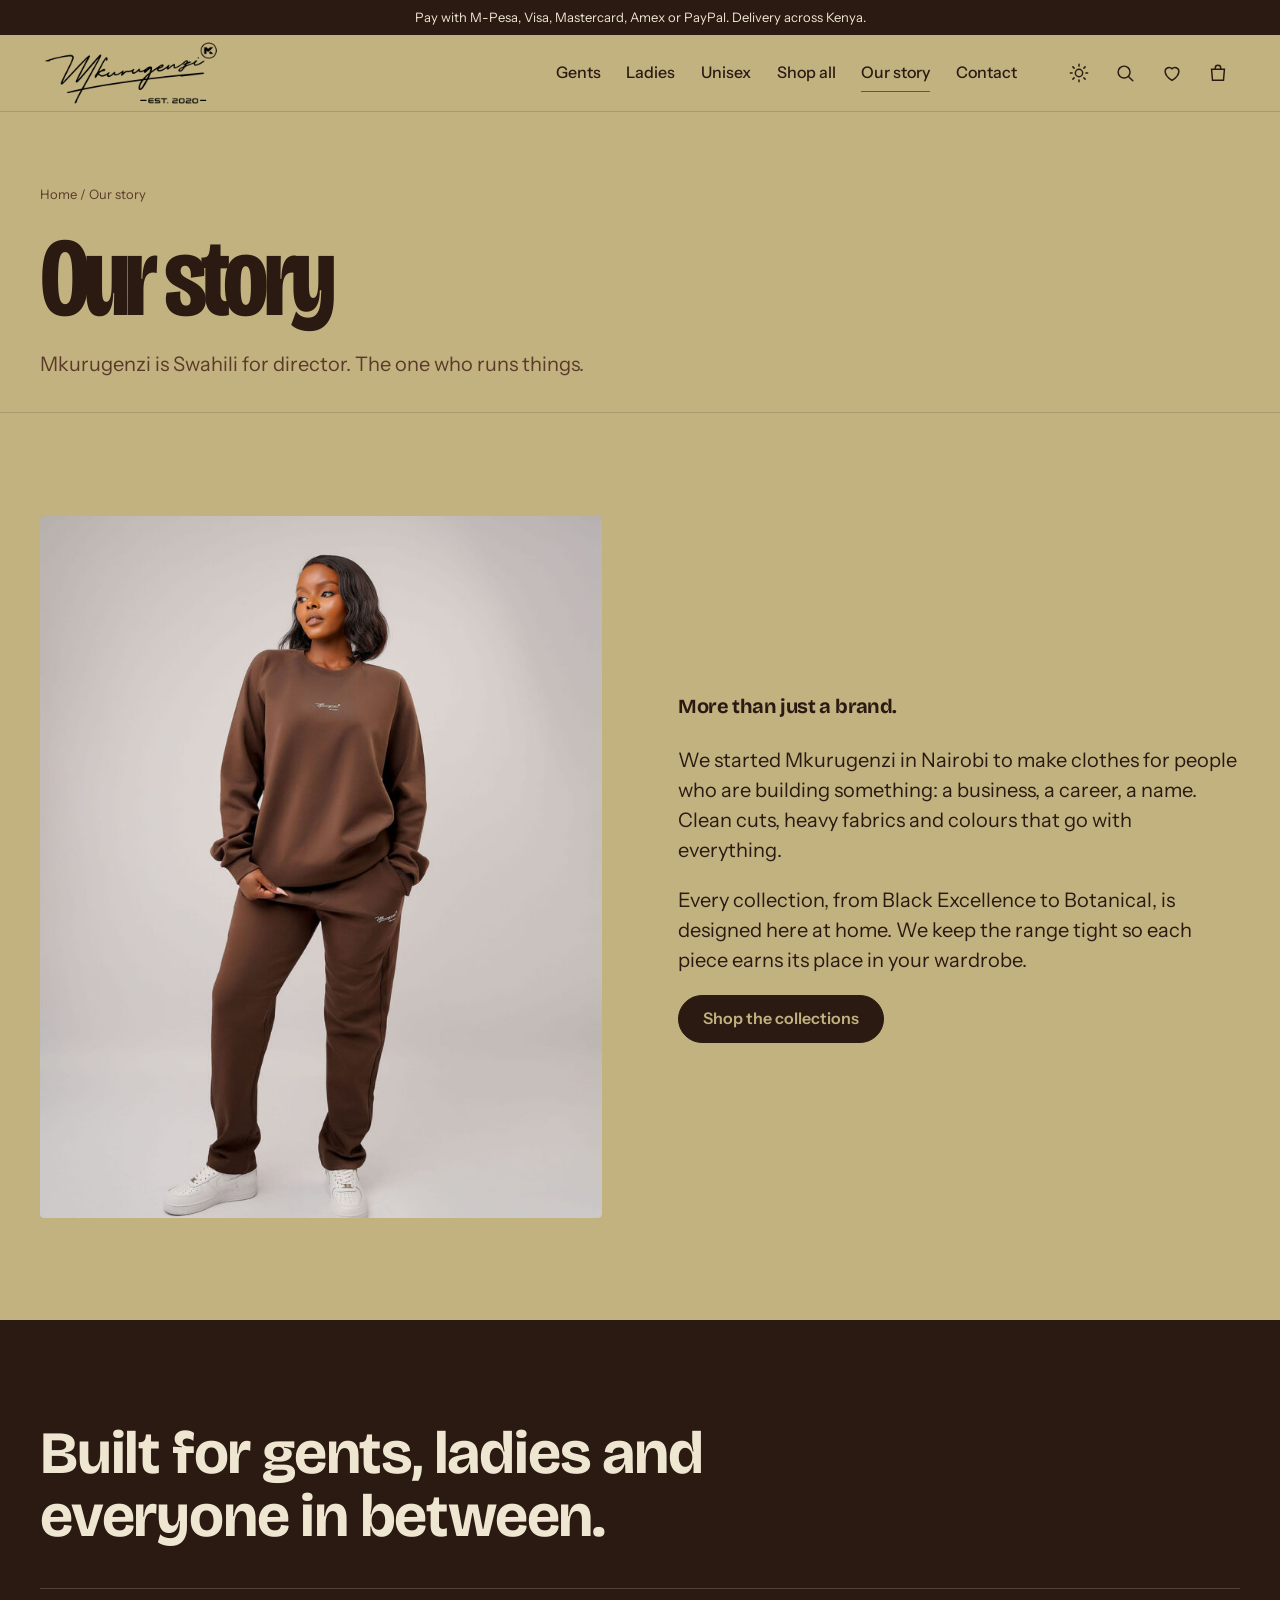
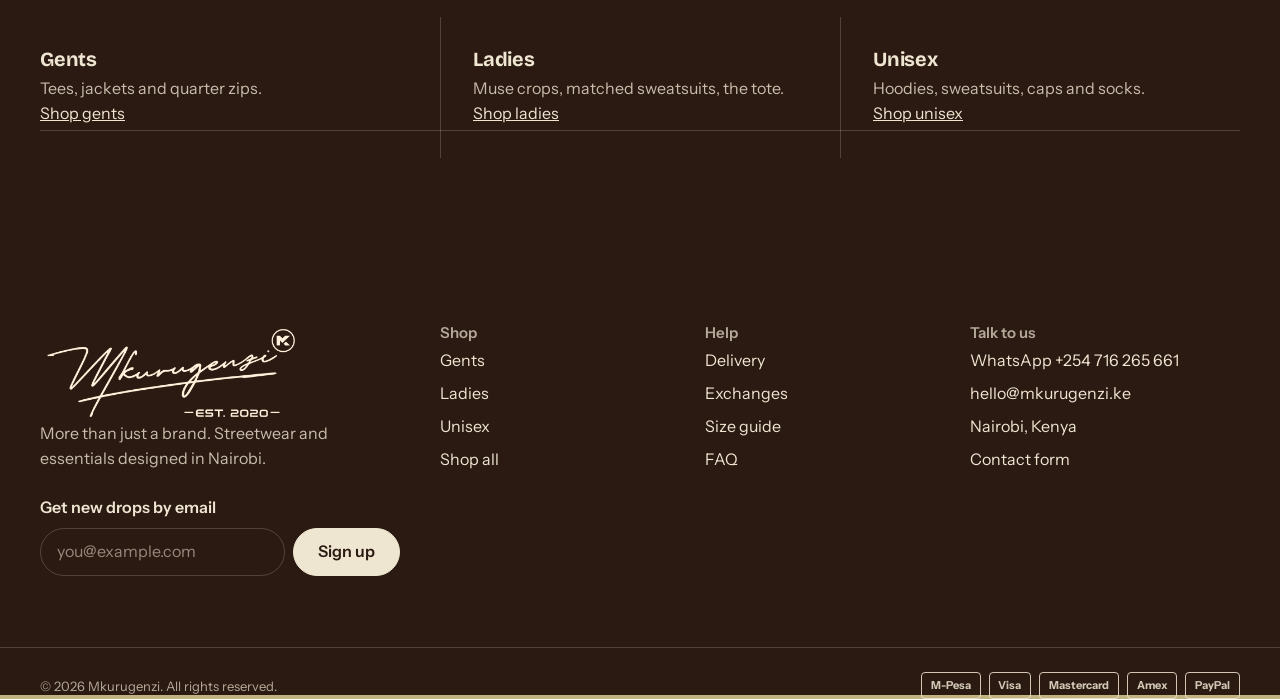
==== about.html @ 59874040 "The new polished files for Mkurugenzi site" ====
<!DOCTYPE html>
<html lang="en">
<head>
  <meta charset="utf-8">
  <meta name="viewport" content="width=device-width, initial-scale=1">
  <title>Our story | Mkurugenzi</title>
  <link rel="preconnect" href="https://fonts.googleapis.com">
  <link rel="preconnect" href="https://fonts.gstatic.com" crossorigin>
  <link href="https://fonts.googleapis.com/css2?family=Bricolage+Grotesque:opsz,wdth,wght@12..96,75..100,400..800&family=Instrument+Sans:wght@400..700&family=Bebas+Neue&display=swap" rel="stylesheet">
  <link rel="stylesheet" href="css/styles.css">
  <script>
    // Apply saved theme (or the system setting) before the page paints
    try { const t = localStorage.getItem("mk_theme"); document.documentElement.dataset.theme = t ? JSON.parse(t) : (matchMedia("(prefers-color-scheme: dark)").matches ? "dark" : "light"); } catch (e) {}
  </script>
</head>
<body data-page="about">
<main>
  <header class="page-head"><div class="wrap"><div class="crumbs"><a href="index.html">Home</a> / Our story</div><h1>Our story</h1><p>Mkurugenzi is Swahili for director. The one who runs things.</p></div></header>
  <section class="section"><div class="wrap story">
    <div id="story-img"></div>
    <div>
      <p class="manifesto">More than just a brand.</p>
      <p style="margin-top:1.5rem">We started Mkurugenzi in Nairobi to make clothes for people who are building something: a business, a career, a name. Clean cuts, heavy fabrics and colours that go with everything.</p>
      <p>Every collection, from Black Excellence to Botanical, is designed here at home. We keep the range tight so each piece earns its place in your wardrobe.</p>
      <a class="btn" href="shop.html">Shop the collections</a>
    </div>
  </div></section>
  <section class="dark section"><div class="wrap">
    <h2 style="font-size:var(--step-4);max-width:18ch">Built for gents, ladies and everyone in between.</h2>
    <div class="services" style="border-color:var(--line-light);margin-top:2.5rem">
      <div><h3>Gents</h3><p style="color:inherit;opacity:.8">Tees, jackets and quarter zips.</p><a href="shop.html#gents">Shop gents</a></div>
      <div style="border-color:var(--line-light)"><h3>Ladies</h3><p style="color:inherit;opacity:.8">Muse crops, matched sweatsuits, the tote.</p><a href="shop.html#ladies">Shop ladies</a></div>
      <div style="border-color:var(--line-light)"><h3>Unisex</h3><p style="color:inherit;opacity:.8">Hoodies, sweatsuits, caps and socks.</p><a href="shop.html#unisex">Shop unisex</a></div>
    </div>
  </div></section>
</main>
<script src="js/data.js"></script>
<script src="js/app.js"></script>
<script>$("#story-img").innerHTML = productMedia(getProduct("sweatsuit-coffee-brown"));</script>
</body>
</html>
---- css/styles.css ----
/* =========================================================
   Mkurugenzi — styles
   Palette: dark brown + ecru, with a brass accent.
   Dark mode: <html data-theme="dark"> swaps the base tokens; dark
   sections (hero, footer, etc.) re-declare them so they stay dark.
   ========================================================= */
:root {
  --espresso: #2b1a12;   /* dark brown — primary */
  --walnut: #4a2e20;     /* dark brown, lifted */
  --bark: #5a3b2a;       /* muted text on ecru */
  --ecru: #c2b280;       /* base — true ecru */
  --ecru-deep: #b3a06b;  /* panels, image tiles */
  --linen: #d6c9a5;      /* lightest surface (light ecru) */
  --line: rgba(43, 26, 18, 0.16);
  --line-light: rgba(239, 230, 210, 0.2);
  --brass: #c8963e;      /* accent — reads on both ecru and dark brown */
  --brass-soft: #dcb36a;
  --brass-ink: #7d5418;  /* brass dark enough for text on ecru */
  --brass-line: #7d5418; /* underlines, borders and rings on ecru (brass alone is too faint) */
  --focus-ring: #2b1a12; /* keyboard focus outline on ecru */
  --field-line: rgba(43, 26, 18, 0.3);
  --hover-tint: rgba(43, 26, 18, 0.08);
  --error: var(--error);
  --logo-filter: none;
  --logo-filter-inverse: invert(94%) sepia(12%) saturate(420%) hue-rotate(338deg);
  color-scheme: light;

  --display: "Bricolage Grotesque", "Arial Narrow", sans-serif;
  --poster: "Bebas Neue", "Arial Narrow", sans-serif; /* original site headline face */
  --body: "Instrument Sans", system-ui, sans-serif;

  --step--1: 0.8125rem;
  --step-0: 1rem;
  --step-1: 1.25rem;
  --step-2: 1.625rem;
  --step-3: 2.25rem;
  --step-4: clamp(2.5rem, 5vw, 3.75rem);
  --step-5: clamp(4.5rem, 17vw, 15rem);

  --wrap: 1320px;
  --gutter: clamp(1rem, 4vw, 2.5rem);
  --ease: cubic-bezier(.2, .7, .2, 1);
}

[data-theme="dark"] {
  --espresso: #efe6d2;   /* ink */
  --walnut: #dcb36a;
  --bark: #bba889;
  --ecru: #1a110c;       /* page */
  --ecru-deep: #2e1f16;  /* tiles */
  --linen: #24170f;      /* surfaces */
  --line: rgba(239, 230, 210, 0.14);
  --field-line: rgba(239, 230, 210, 0.28);
  --hover-tint: rgba(239, 230, 210, 0.08);
  --brass-ink: #dcb36a;
  --brass-line: #c8963e;
  --focus-ring: #c8963e;
  --error: #f0a08a;
  --logo-filter: var(--logo-filter-inverse);
  color-scheme: dark;
}
/* Sections that are always dark keep the original palette in both themes */
.dark, .site-footer, .announce, .mobile-nav__panel, .toast, .slideshow {
  --espresso: #2b1a12; --walnut: #4a2e20; --bark: #6e4b36;
  --ecru: #efe6d2; --ecru-deep: #e2d4b7; --linen: #f8f3e8;
  --hover-tint: rgba(239, 230, 210, 0.1);
  --logo-filter: var(--logo-filter-inverse);
  --brass-line: #c8963e;
  --focus-ring: #c8963e;
}
[data-theme="dark"] .dark, [data-theme="dark"] .site-footer, [data-theme="dark"] .announce, [data-theme="dark"] .mobile-nav__panel { --espresso: #120b07; }
/* Primary buttons turn brass in dark mode */
[data-theme="dark"] .btn:not(.btn--ghost):not(.btn--light):not(.btn--outline-light) { background: var(--brass); border-color: var(--brass); color: #1a110c; }
[data-theme="dark"] .btn:not(.btn--ghost):not(.btn--light):not(.btn--outline-light):hover { background: var(--brass-soft); border-color: var(--brass-soft); }
[data-theme="dark"] .btn--ghost:hover { color: #1a110c; }

*, *::before, *::after { box-sizing: border-box; }
html { -webkit-text-size-adjust: 100%; scroll-behavior: smooth; }
body {
  margin: 0; background: var(--ecru); color: var(--espresso); transition: background-color .3s, color .3s;
  font: 400 var(--step-0)/1.55 var(--body);
  -webkit-font-smoothing: antialiased;
}
body.locked { overflow: hidden; }
img { display: block; max-width: 100%; }
a { color: inherit; }
button, input, select, textarea { font: inherit; color: inherit; }
h1, h2, h3, h4 { font-family: var(--display); font-weight: 700; line-height: 1.05; margin: 0 0 .5em; letter-spacing: -0.02em; }
h1 { font-size: var(--step-4); }
h2 { font-size: var(--step-3); }
h3 { font-size: var(--step-1); letter-spacing: -0.01em; }
p { margin: 0 0 1em; max-width: 68ch; }
:focus-visible { outline: 2px solid var(--focus-ring); outline-offset: 3px; }
.sr-only { position: absolute; width: 1px; height: 1px; overflow: hidden; clip: rect(0 0 0 0); white-space: nowrap; }
.wrap { max-width: var(--wrap); margin: 0 auto; padding: 0 var(--gutter); }
.muted { color: var(--bark); }
.small { font-size: var(--step--1); }
.row-between { display: flex; justify-content: space-between; align-items: baseline; gap: 1rem; }
[hidden] { display: none !important; }

/* ---------- Buttons ---------- */
.btn {
  display: inline-flex; align-items: center; justify-content: center; gap: .5rem;
  min-height: 48px; padding: 0 1.5rem; border: 1.5px solid var(--espresso);
  background: var(--espresso); color: var(--ecru); border-radius: 999px;
  font-weight: 600; text-decoration: none; cursor: pointer;
  transition: background .2s, color .2s;
}
.btn:hover { background: var(--walnut); border-color: var(--walnut); }
.btn--ghost { background: transparent; color: var(--espresso); }
.btn--ghost:hover { background: var(--espresso); color: var(--ecru); }
.btn--light { background: var(--ecru); color: var(--espresso); border-color: var(--ecru); }
.btn--light:hover { background: var(--linen); border-color: var(--linen); }
.btn--outline-light { background: transparent; color: var(--ecru); border-color: var(--ecru); }
.btn--outline-light:hover { background: var(--ecru); color: var(--espresso); }
.btn--block { width: 100%; }
.btn[disabled] { opacity: .45; cursor: not-allowed; }
.btn svg { width: 20px; height: 20px; fill: none; stroke: currentColor; stroke-width: 1.6; }
.link-btn { background: none; border: 0; padding: 0; text-decoration: underline; text-underline-offset: 3px; cursor: pointer; font-size: var(--step--1); color: var(--bark); }
.icon-btn {
  position: relative; display: inline-grid; place-items: center; width: 44px; height: 44px;
  background: none; border: 0; border-radius: 50%; cursor: pointer; color: inherit;
}
.icon-btn:hover { background: var(--hover-tint); }
.icon-btn svg { width: 22px; height: 22px; fill: none; stroke: currentColor; stroke-width: 1.6; stroke-linecap: round; }
.badge {
  position: absolute; top: 4px; right: 2px; min-width: 18px; height: 18px; padding: 0 5px;
  border-radius: 9px; background: var(--brass); color: #1a110c;
  font-size: 11px; font-weight: 700; line-height: 18px; text-align: center;
}

/* ---------- Header ---------- */
.site-header { position: sticky; top: 0; z-index: 40; background: var(--ecru); border-bottom: 1px solid var(--line); }
.announce { background: var(--espresso); color: var(--ecru); text-align: center; font-size: var(--step--1); padding: .45rem var(--gutter); }
.bar { display: flex; align-items: center; gap: 1.5rem; height: 68px; }
.wordmark { font-family: var(--display); font-weight: 800; font-size: 1.6rem; letter-spacing: -0.04em; text-decoration: none; }
/* Original signature logo. The source PNG is square with the mark centred,
   so it's cropped to the mark with a wide box. */
.logo-mark { display: block; position: relative; width: var(--logo-w, 168px); aspect-ratio: 2.7; overflow: hidden; flex-shrink: 0; }
.logo-mark img { position: absolute; width: 110%; max-width: none; left: -4.6%; top: 50%; transform: translateY(-50%); filter: var(--logo-filter); }
.logo-mark .wordmark { position: absolute; inset: 0; display: grid; align-items: center; font-size: calc(var(--logo-w, 168px) * .14); white-space: nowrap; }
.logo-mark img + .wordmark { display: none; }
.logo-mark--lg { --logo-w: 260px; }
.main-nav { display: flex; gap: 1.6rem; margin-left: auto; }
.main-nav a { text-decoration: none; font-weight: 500; padding: .4rem 0; border-bottom: 1.5px solid transparent; }
.main-nav a:hover { border-color: var(--espresso); }
.main-nav a[aria-current] { border-color: var(--brass-line); }
.tools { display: flex; gap: .15rem; margin-left: 1rem; }
.menu-btn { display: none; }
@media (max-width: 960px) {
  .main-nav { display: none; }
  .menu-btn { display: inline-grid; margin-left: -10px; }
  .bar { gap: .5rem; }
  .tools { margin-left: auto; }
}
.mobile-nav { position: fixed; inset: 0; z-index: 60; background: rgba(43, 26, 18, .5); }
.mobile-nav__panel {
  background: var(--espresso); color: var(--ecru); width: min(360px, 88vw); height: 100%;
  padding: 1rem 1.5rem 2rem; display: flex; flex-direction: column; gap: 1.5rem;
}
.mobile-nav nav { display: flex; flex-direction: column; }
.mobile-nav nav a { font-family: var(--display); font-size: 1.9rem; font-weight: 700; text-decoration: none; padding: .35rem 0; border-bottom: 1px solid var(--line-light); }
.mobile-nav .btn { margin-top: auto; }

/* ---------- Product media & card ---------- */
.media { position: relative; aspect-ratio: 4 / 5; background: var(--ecru-deep); overflow: hidden; border-radius: 4px; }
.media .ph { position: absolute; inset: 12% 14%; width: 72%; height: 76%; }
.media img { position: absolute; inset: 0; width: 100%; height: 100%; object-fit: cover; }
.card { position: relative; display: flex; flex-direction: column; }
.card__link { display: block; position: relative; text-decoration: none; }
.card__link .media img { transition: transform .6s var(--ease); }
.card:hover .card__link .media img { transform: scale(1.03); }
.tag { position: absolute; top: .75rem; left: .75rem; background: var(--brass); color: #1a110c; font-size: var(--step--1); font-weight: 600; padding: .15rem .6rem; border-radius: 999px; }
.wish { position: absolute; top: .5rem; right: .5rem; width: 40px; height: 40px; border-radius: 50%; border: 0; background: var(--linen); display: grid; place-items: center; cursor: pointer; }
.wish svg { width: 20px; height: 20px; fill: none; stroke: var(--espresso); stroke-width: 1.6; }
.wish[aria-pressed="true"] svg { fill: var(--espresso); }
.card__meta { display: flex; flex-direction: column; gap: .15rem; padding: .75rem 0 .5rem; }
.card__name { text-decoration: none; font-weight: 600; }
.card__name:hover { text-decoration: underline; text-underline-offset: 3px; }
.card__price { white-space: nowrap; font-variant-numeric: tabular-nums; }
.card__price s, .price s { color: var(--bark); margin-right: .35rem; font-weight: 400; }
.card__sizes { display: flex; flex-wrap: wrap; gap: .35rem; }
.card__sizes button {
  min-width: 40px; height: 32px; padding: 0 .6rem; border: 1px solid var(--line); background: transparent;
  border-radius: 999px; font-size: var(--step--1); cursor: pointer;
}
.card__sizes button:hover { background: var(--espresso); color: var(--ecru); border-color: var(--espresso); }
@media (hover: hover) {
  .card__sizes { opacity: 0; transition: opacity .2s; }
  .card:hover .card__sizes, .card:focus-within .card__sizes { opacity: 1; }
}
.grid { display: grid; gap: 2.25rem 1.25rem; grid-template-columns: repeat(auto-fill, minmax(230px, 1fr)); }
.grid--3 { grid-template-columns: repeat(3, 1fr); }
@media (max-width: 860px) { .grid--3 { grid-template-columns: 1fr 1fr; } }
@media (max-width: 560px) { .grid { grid-template-columns: 1fr 1fr; gap: 1.75rem .75rem; } .card__meta { flex-direction: column; gap: .1rem; } }

/* ---------- Home: hero ---------- */
.dark { background: var(--espresso); color: var(--ecru); }
.hero { padding: clamp(2rem, 5vw, 4rem) 0 0; overflow: hidden; }
.hero__intro { display: grid; grid-template-columns: 1fr auto; gap: 2rem; align-items: end; padding-top: 2rem; padding-bottom: 2.5rem; }
.hero__intro p { font-size: var(--step-1); line-height: 1.4; margin: 0; max-width: 34ch; }
.hero__intro .actions { display: flex; gap: .75rem; flex-wrap: wrap; }
@media (max-width: 720px) { .hero__intro { grid-template-columns: 1fr; } }

/* Category triptych: panels widen on hover/focus */
.triptych { display: flex; height: clamp(420px, 62vh, 640px); border-top: 1px solid var(--line-light); }
.panel {
  position: relative; flex: 1; display: flex; flex-direction: column; justify-content: flex-end;
  padding: 1.5rem var(--gutter); color: var(--ecru); text-decoration: none; overflow: hidden;
  border-right: 1px solid var(--line-light); transition: flex .6s var(--ease);
}
.panel:last-child { border-right: 0; }
.panel:hover, .panel:focus-visible { flex: 1.6; }
.panel__media { position: absolute; inset: 0; display: grid; grid-template-columns: 1fr 1fr; gap: 2px; opacity: .55; transition: opacity .4s; }
.panel:hover .panel__media { opacity: .8; }
.panel__media .media { aspect-ratio: auto; border-radius: 0; background: var(--walnut); }
.panel::after { content: ""; position: absolute; inset: 0; background: linear-gradient(to top, var(--espresso) 8%, transparent 60%); }
.panel > *:not(.panel__media):not(.panel__photo) { position: relative; z-index: 1; }
.panel h2 { font-size: clamp(2.2rem, 5vw, 4rem); margin: 0; }
.panel p { margin: .25rem 0 0; max-width: 30ch; }
.panel .count { font-size: var(--step--1); opacity: .8; }
@media (max-width: 720px) {
  .triptych { flex-direction: column; height: auto; }
  .panel { min-height: 220px; border-right: 0; border-bottom: 1px solid var(--line-light); }
  .panel:hover { flex: 1; }
}

/* ---------- Home: sections ---------- */
.section { padding: clamp(3.5rem, 8vw, 6.5rem) 0; }
.section-head { display: flex; justify-content: space-between; align-items: end; gap: 1rem; margin-bottom: 2rem; }
.section-head h2 { margin: 0; }
.section-head p { margin: .5rem 0 0; color: var(--bark); }
.rail { display: grid; grid-auto-flow: column; grid-auto-columns: minmax(240px, 22%); gap: 1.25rem; overflow-x: auto; scroll-snap-type: x mandatory; padding-bottom: 1rem; scrollbar-width: thin; }
.rail > * { scroll-snap-align: start; }
@media (max-width: 720px) { .rail { grid-auto-columns: 70%; } }
.rail-btns { display: flex; gap: .5rem; }
.rail-btns button { width: 44px; height: 44px; border-radius: 50%; border: 1.5px solid var(--espresso); background: transparent; cursor: pointer; font-size: 1.1rem; }
.rail-btns button:hover { background: var(--espresso); color: var(--ecru); }


/* Sweatsuit picker */
.picker { display: grid; grid-template-columns: 1.1fr 1fr; min-height: 640px; }
.picker__stage { position: relative; background: var(--walnut); }
.picker__stage .media { position: absolute; inset: 0; aspect-ratio: auto; border-radius: 0; background: var(--walnut); }
.picker__copy { padding: clamp(2rem, 6vw, 5rem); display: flex; flex-direction: column; justify-content: center; gap: 1rem; }
.picker__copy h2 { font-size: var(--step-4); }
.swatches { display: flex; gap: .75rem; flex-wrap: wrap; }
.swatch { display: flex; align-items: center; gap: .6rem; padding: .4rem 1rem .4rem .4rem; border-radius: 999px; border: 1px solid var(--line-light); background: transparent; color: var(--ecru); cursor: pointer; }
.swatch i { width: 28px; height: 28px; border-radius: 50%; border: 1px solid var(--line-light); }
.swatch[aria-pressed="true"] { background: var(--ecru); color: var(--espresso); }
.picker__price { font-family: var(--display); font-size: var(--step-2); font-weight: 600; }
@media (max-width: 860px) { .picker { grid-template-columns: 1fr; } .picker__stage { min-height: 460px; } }

/* Service strip */
.services { display: grid; grid-template-columns: repeat(3, 1fr); border-top: 1px solid var(--line); border-bottom: 1px solid var(--line); }
.services > div { padding: 2rem var(--gutter) 2rem 0; }
.services > div + div { border-left: 1px solid var(--line); padding-left: 2rem; }
.services h3 { margin-bottom: .35rem; }
.services p { margin: 0; color: var(--bark); }
@media (max-width: 760px) { .services { grid-template-columns: 1fr; } .services > div + div { border-left: 0; border-top: 1px solid var(--line); padding-left: 0; } }

/* ---------- Page header (inner pages) ---------- */
.page-head { padding: clamp(2.5rem, 6vw, 4.5rem) 0 2rem; border-bottom: 1px solid var(--line); }
.page-head h1 { font-size: clamp(3rem, 9vw, 7rem); letter-spacing: -0.05em; font-variation-settings: "wdth" 78; margin: 0; }
.page-head p { color: var(--bark); font-size: var(--step-1); margin: .75rem 0 0; }
.crumbs { font-size: var(--step--1); color: var(--bark); margin-bottom: 1rem; }
.crumbs a { text-decoration: none; }
.crumbs a:hover { text-decoration: underline; }

/* ---------- Shop ---------- */
.cat-tabs { display: flex; gap: .5rem; flex-wrap: wrap; margin-top: 1.5rem; }
.chip {
  display: inline-flex; align-items: center; gap: .4rem; min-height: 40px; padding: 0 1rem;
  border: 1px solid var(--line); border-radius: 999px; background: transparent; cursor: pointer;
  text-decoration: none; font-weight: 500;
}
.chip:hover { border-color: var(--espresso); }
.chip[aria-pressed="true"], .chip[aria-current] { background: var(--espresso); color: var(--ecru); border-color: var(--espresso); }
.chip small { opacity: .7; }
.toolbar { display: flex; flex-wrap: wrap; gap: .75rem 1.5rem; align-items: center; justify-content: space-between; padding: 1.25rem 0; border-bottom: 1px solid var(--line); margin-bottom: 2rem; position: sticky; top: 109px; background: var(--ecru); z-index: 5; }
.toolbar .types { display: flex; gap: .4rem; flex-wrap: wrap; }
.toolbar .types .chip { min-height: 34px; font-size: var(--step--1); }
.select { display: flex; align-items: center; gap: .5rem; font-size: var(--step--1); }
.select select { min-height: 40px; border: 1px solid var(--line); background: var(--linen); border-radius: 999px; padding: 0 2.2rem 0 1rem; appearance: none; background-image: linear-gradient(45deg, transparent 50%, var(--espresso) 50%), linear-gradient(135deg, var(--espresso) 50%, transparent 50%); background-position: right 16px center, right 11px center; background-size: 5px 5px; background-repeat: no-repeat; }
.empty { text-align: center; padding: 4rem 1rem; }
.empty p { margin: 0 auto 1.25rem; }
@media (max-width: 720px) { .toolbar { position: static; } }

/* ---------- Product page ---------- */
.pdp { display: grid; grid-template-columns: 1.15fr 1fr; gap: clamp(2rem, 5vw, 5rem); padding-top: 2rem; padding-bottom: 4rem; }
.pdp__gallery { display: grid; gap: .75rem; }
.pdp__gallery .media { border-radius: 4px; }
.pdp__info { position: sticky; top: 120px; align-self: start; }
.pdp__info h1 { font-size: clamp(2.2rem, 4vw, 3.25rem); }
.price { font-size: var(--step-2); font-family: var(--display); font-weight: 600; margin-bottom: 1.5rem; }
.size-grid { display: flex; gap: .5rem; flex-wrap: wrap; margin: .5rem 0 .5rem; }
.size-grid label { position: relative; }
.size-grid input { position: absolute; opacity: 0; }
.size-grid span { display: grid; place-items: center; min-width: 54px; height: 48px; padding: 0 1rem; border: 1px solid var(--line); border-radius: 999px; cursor: pointer; font-weight: 500; }
.size-grid input:checked + span { background: var(--espresso); color: var(--ecru); border-color: var(--espresso); }
.size-grid input:focus-visible + span { outline: 2px solid var(--walnut); outline-offset: 2px; }
.field-error { color: var(--error); font-size: var(--step--1); min-height: 1.2em; margin: .25rem 0 0; }
.buy-row { display: flex; gap: .75rem; margin: 1.25rem 0; }
.buy-row .btn:first-child { flex: 1; }
.buy-row .wish-lg { width: 48px; height: 48px; border-radius: 50%; border: 1.5px solid var(--espresso); background: transparent; display: grid; place-items: center; cursor: pointer; }
.wish-lg svg { width: 22px; height: 22px; fill: none; stroke: var(--espresso); stroke-width: 1.6; }
.wish-lg[aria-pressed="true"] svg { fill: var(--espresso); }
.details { border-top: 1px solid var(--line); }
.details details { border-bottom: 1px solid var(--line); }
.details summary { cursor: pointer; padding: 1rem 0; font-weight: 600; list-style: none; display: flex; justify-content: space-between; }
.details summary::after { content: "+"; font-size: 1.3rem; line-height: 1; }
.details details[open] summary::after { content: "−"; }
.details details > div { padding-bottom: 1rem; color: var(--bark); }
@media (max-width: 860px) { .pdp { grid-template-columns: 1fr; } .pdp__info { position: static; } }

/* ---------- Cart page & drawer lines ---------- */
.line { display: grid; grid-template-columns: 84px 1fr auto; gap: 1rem; padding: 1rem 0; border-bottom: 1px solid var(--line); align-items: start; }
.line__img .media { width: 84px; }
.line__info { display: flex; flex-direction: column; gap: .2rem; }
.line__name { font-weight: 600; text-decoration: none; }
.line__end { display: flex; flex-direction: column; align-items: flex-end; gap: .5rem; font-variant-numeric: tabular-nums; }
.qty { display: inline-flex; align-items: center; border: 1px solid var(--line); border-radius: 999px; margin-top: .5rem; width: max-content; }
.qty button { width: 34px; height: 34px; border: 0; background: none; cursor: pointer; font-size: 1.1rem; border-radius: 50%; }
.qty button:hover { background: var(--hover-tint); }
.qty span { min-width: 1.8rem; text-align: center; font-variant-numeric: tabular-nums; }
.cart-layout { display: grid; grid-template-columns: 1fr 380px; gap: 3rem; padding-top: 2rem; padding-bottom: 5rem; align-items: start; }
.summary { background: var(--linen); border-radius: 6px; padding: 1.75rem; position: sticky; top: 120px; }
.summary h2 { font-size: var(--step-2); }
.summary .row-between { padding: .4rem 0; }
.summary .total { border-top: 1px solid var(--line); margin-top: .75rem; padding-top: 1rem; font-size: var(--step-1); font-weight: 700; }
@media (max-width: 900px) { .cart-layout { grid-template-columns: 1fr; } .summary { position: static; } }

/* Drawer */
.drawer { position: fixed; inset: 0; z-index: 70; background: rgba(43, 26, 18, 0); transition: background .25s; }
.drawer.is-open { background: rgba(43, 26, 18, .45); }
.drawer__panel { position: absolute; right: 0; top: 0; height: 100%; width: min(440px, 100%); background: var(--ecru); display: flex; flex-direction: column; transform: translateX(100%); transition: transform .3s var(--ease); }
.drawer.is-open .drawer__panel { transform: none; }
.drawer__head { display: flex; justify-content: space-between; align-items: center; padding: 1rem 1.5rem; border-bottom: 1px solid var(--line); }
.drawer__head h2 { margin: 0; font-size: var(--step-2); }
.drawer__body { flex: 1; overflow-y: auto; padding: 0 1.5rem; }
.drawer__foot { padding: 1.25rem 1.5rem; border-top: 1px solid var(--line); display: grid; gap: .6rem; }
.drawer__foot p { margin: 0; }

/* Search */
.search { position: fixed; inset: 0; z-index: 70; background: rgba(43, 26, 18, .45); }
.search__panel { background: var(--ecru); padding: 1.5rem 0 2rem; max-height: 90vh; overflow-y: auto; }
.search__row { display: flex; gap: 1rem; align-items: center; border-bottom: 2px solid var(--espresso); }
.search__row input { flex: 1; border: 0; background: none; font-family: var(--display); font-size: clamp(1.6rem, 4vw, 2.6rem); font-weight: 600; padding: .5rem 0; outline: none; }
.search__suggest { margin: 1rem 0; color: var(--bark); display: flex; gap: .5rem; align-items: center; flex-wrap: wrap; }
.search__suggest button { border: 1px solid var(--line); background: none; border-radius: 999px; padding: .3rem .9rem; cursor: pointer; }
.search__grid { display: grid; grid-template-columns: repeat(auto-fill, minmax(150px, 1fr)); gap: 1rem; margin-top: .75rem; }
.search__hit { text-decoration: none; display: grid; gap: .25rem; font-size: var(--step--1); font-weight: 600; }

/* Toasts */
.toasts { position: fixed; bottom: 1.25rem; left: 50%; transform: translateX(-50%); z-index: 90; display: grid; gap: .5rem; width: min(480px, calc(100% - 2rem)); }
.toast { background: var(--espresso); color: var(--ecru); border-radius: 8px; padding: .85rem 1.1rem; display: flex; justify-content: space-between; gap: 1rem; align-items: center; animation: toastIn .3s var(--ease); transition: opacity .4s, transform .4s; }
.toast a, .toast button { color: var(--brass-soft); background: none; border: 0; font-weight: 700; text-decoration: underline; cursor: pointer; white-space: nowrap; }
.toast.out { opacity: 0; transform: translateY(8px); }
@keyframes toastIn { from { opacity: 0; transform: translateY(10px); } }

/* ---------- Forms ---------- */
.form-grid { display: grid; grid-template-columns: 1fr 1fr; gap: 1rem 1.25rem; }
.form-grid .full { grid-column: 1 / -1; }
@media (max-width: 600px) { .form-grid { grid-template-columns: 1fr; } }
.field { display: flex; flex-direction: column; gap: .35rem; }
.field label { font-weight: 600; font-size: .9375rem; }
.field .hint { font-size: var(--step--1); color: var(--bark); }
.field input, .field select, .field textarea {
  min-height: 50px; padding: .75rem 1rem; border: 1px solid var(--field-line); background: var(--linen);
  border-radius: 6px; outline: none; transition: border-color .2s, box-shadow .2s;
}
.field textarea { min-height: 150px; resize: vertical; }
.field input:focus, .field select:focus, .field textarea:focus { border-color: var(--espresso); box-shadow: 0 0 0 3px rgba(74, 46, 32, .18); }
.field.invalid input, .field.invalid select, .field.invalid textarea { border-color: var(--error); }
.input-wrap { position: relative; }
.input-wrap input { width: 100%; }
.input-wrap .brand { position: absolute; right: .75rem; top: 50%; transform: translateY(-50%); }
.prefix-input { display: flex; align-items: stretch; }
.prefix-input span { display: grid; place-items: center; padding: 0 .9rem; background: var(--ecru-deep); border: 1px solid var(--field-line); border-right: 0; border-radius: 6px 0 0 6px; font-weight: 600; }
.prefix-input input { flex: 1; border-radius: 0 6px 6px 0; min-width: 0; }
.check { display: flex; gap: .6rem; align-items: flex-start; font-size: .9375rem; }
.check input { width: 18px; height: 18px; margin-top: .2rem; accent-color: var(--brass); }

/* ---------- Checkout ---------- */
.checkout-layout { display: grid; grid-template-columns: 1fr 420px; gap: 3rem; padding-top: 2rem; padding-bottom: 5rem; align-items: start; }
@media (max-width: 960px) { .checkout-layout { grid-template-columns: 1fr; } .checkout-layout .summary { order: -1; position: static; } }
.step { border-top: 1.5px solid var(--espresso); padding: 1.5rem 0 2.25rem; }
.step__head { display: flex; gap: 1rem; align-items: baseline; margin-bottom: 1.25rem; }
.step__num { font-family: var(--display); font-weight: 700; font-size: var(--step-2); color: var(--brass-ink); }
.step__head h2 { font-size: var(--step-2); margin: 0; }
.options { display: grid; gap: .6rem; }
.option { display: flex; align-items: center; gap: 1rem; padding: 1rem 1.1rem; border: 1px solid var(--field-line); border-radius: 8px; cursor: pointer; background: var(--linen); }
.option:has(input:checked) { border-color: var(--espresso); box-shadow: inset 0 0 0 1px var(--espresso); }
.option input { accent-color: var(--brass); width: 18px; height: 18px; }
.option__text { flex: 1; display: flex; flex-direction: column; }
.option__text small { color: var(--bark); }
.pay-tabs { display: grid; grid-template-columns: repeat(5, 1fr); gap: .5rem; margin-bottom: 1.25rem; }
.pay-tab { position: relative; }
.pay-tab input { position: absolute; opacity: 0; }
.pay-tab span { display: flex; flex-direction: column; align-items: center; justify-content: center; gap: .4rem; min-height: 86px; padding: .5rem; border: 1px solid var(--field-line); border-radius: 8px; background: var(--linen); cursor: pointer; font-size: var(--step--1); font-weight: 600; text-align: center; }
.pay-tab input:checked + span { border-color: var(--espresso); box-shadow: inset 0 0 0 1px var(--espresso); background: var(--ecru-deep); }
.pay-tab input:focus-visible + span { outline: 2px solid var(--walnut); outline-offset: 2px; }
@media (max-width: 600px) { .pay-tabs { grid-template-columns: repeat(3, 1fr); } }
.pay-panel { background: var(--linen); border-radius: 8px; padding: 1.5rem; border: 1px solid var(--line); }
.pay-panel p { color: var(--bark); }
.secure { display: flex; gap: .5rem; align-items: center; font-size: var(--step--1); color: var(--bark); margin-top: 1rem; }
.secure svg { width: 16px; height: 16px; fill: none; stroke: currentColor; stroke-width: 1.8; }

/* Payment marks — typographic wordmarks in the site palette */
.pay-marks { list-style: none; padding: 0; margin: 0; display: flex; gap: .4rem; flex-wrap: wrap; }
.pay-mark { font-size: 11px; font-weight: 700; padding: .25rem .55rem; border-radius: 4px; border: 1px solid currentColor; opacity: .85; }
.logo { display: inline-grid; place-items: center; height: 26px; min-width: 42px; padding: 0 .4rem; border-radius: 4px; font-size: 11px; font-weight: 800; letter-spacing: .01em; }
.logo--mpesa { background: var(--espresso); color: var(--ecru); }
.logo--visa { background: var(--linen); color: var(--espresso); border: 1px solid var(--espresso); font-style: italic; font-size: 13px; }
.logo--mastercard { background: var(--linen); border: 1px solid var(--espresso); position: relative; width: 42px; }
.logo--mastercard::before, .logo--mastercard::after { content: ""; position: absolute; width: 16px; height: 16px; border-radius: 50%; top: 4px; }
.logo--mastercard::before { left: 7px; background: var(--espresso); }
.logo--mastercard::after { left: 17px; background: var(--bark); opacity: .85; }
.logo--amex { background: var(--walnut); color: var(--ecru); }
.logo--paypal { background: var(--linen); color: var(--espresso); border: 1px solid var(--espresso); font-style: italic; }

/* Summary lines on checkout */
.mini-line { display: grid; grid-template-columns: 56px 1fr auto; gap: .85rem; align-items: center; padding: .6rem 0; }
.mini-line .media { width: 56px; }
.mini-line .media-wrap { position: relative; }
.mini-line .qty-dot { position: absolute; top: -6px; right: -6px; background: var(--espresso); color: var(--ecru); width: 20px; height: 20px; border-radius: 50%; font-size: 11px; display: grid; place-items: center; font-weight: 700; }

/* Modal */
.modal { position: fixed; inset: 0; z-index: 95; background: rgba(43, 26, 18, .6); display: grid; place-items: center; padding: 1rem; }
.modal__box { background: var(--ecru); border-radius: 12px; padding: 2rem; width: min(440px, 100%); text-align: center; }
.modal__box h2 { font-size: var(--step-2); }
.phone-mock { margin: 1.25rem auto; width: 200px; border: 2px solid var(--espresso); border-radius: 22px; padding: 1.25rem 1rem; background: var(--linen); text-align: left; font-size: var(--step--1); }
.phone-mock strong { display: block; margin-bottom: .4rem; }
.countdown { font-family: var(--display); font-size: var(--step-3); font-weight: 700; font-variant-numeric: tabular-nums; }
.spinner { width: 34px; height: 34px; border: 3px solid var(--ecru-deep); border-top-color: var(--espresso); border-radius: 50%; margin: 1rem auto; animation: spin .8s linear infinite; }
@keyframes spin { to { transform: rotate(360deg); } }

/* Confirmation */
.confirm { padding: clamp(3rem, 8vw, 6rem) 0; }
.confirm h1 { font-size: clamp(3rem, 8vw, 6rem); letter-spacing: -0.05em; font-variation-settings: "wdth" 78; }
.receipt { background: var(--linen); border-radius: 8px; padding: 1.75rem; max-width: 640px; margin-top: 2rem; }

/* ---------- Contact ---------- */
.contact-layout { display: grid; grid-template-columns: 1fr 1.25fr; gap: clamp(2rem, 6vw, 5rem); padding-top: 3rem; padding-bottom: 5rem; }
.channels { display: grid; gap: 0; border-top: 1px solid var(--line); }
.channel { display: grid; grid-template-columns: 1fr auto; gap: .25rem 1rem; padding: 1.25rem 0; border-bottom: 1px solid var(--line); text-decoration: none; }
.channel h3 { margin: 0; }
.channel p { margin: 0; color: var(--bark); grid-column: 1; }
.channel .go { grid-row: 1 / 3; grid-column: 2; align-self: center; font-weight: 600; text-decoration: underline; text-underline-offset: 3px; }
.form-card { background: var(--linen); border-radius: 10px; padding: clamp(1.5rem, 4vw, 2.5rem); }
.success { text-align: left; }
.success h2 { font-size: var(--step-3); }
@media (max-width: 860px) { .contact-layout { grid-template-columns: 1fr; } }

/* FAQ / help */
.help-layout { display: grid; grid-template-columns: 220px 1fr; gap: 3rem; padding-top: 3rem; padding-bottom: 5rem; }
.help-nav { position: sticky; top: 120px; align-self: start; display: flex; flex-direction: column; gap: .25rem; }
.help-nav a { text-decoration: none; padding: .4rem 0; border-left: 2px solid transparent; padding-left: .75rem; }
.help-nav a:hover { border-color: var(--espresso); }
.help-section { padding-bottom: 3rem; scroll-margin-top: 120px; }
.help-section h2 { margin-bottom: 1rem; }
table { width: 100%; border-collapse: collapse; font-variant-numeric: tabular-nums; }
th, td { text-align: left; padding: .7rem .5rem; border-bottom: 1px solid var(--line); }
th { font-weight: 600; }
@media (max-width: 760px) { .help-layout { grid-template-columns: 1fr; } .help-nav { position: static; flex-direction: row; flex-wrap: wrap; } }

/* About */
.story { display: grid; grid-template-columns: 1fr 1fr; gap: clamp(2rem, 6vw, 6rem); align-items: center; }
.story .media { aspect-ratio: 4 / 5; }
.story p { font-size: var(--step-1); line-height: 1.5; }
.manifesto { font-family: var(--display); font-weight: 700; font-size: clamp(2rem, 5vw, 4rem); line-height: 1.05; letter-spacing: -0.03em; max-width: 20ch; margin: 0; }
@media (max-width: 760px) { .story { grid-template-columns: 1fr; } }

/* ---------- Footer ---------- */
.site-footer { background: var(--espresso); color: var(--ecru); padding: 4rem 0 1.5rem; margin-top: 0; }
.footer-grid { display: grid; grid-template-columns: 1.6fr 1fr 1fr 1.2fr; gap: 2.5rem; padding-bottom: 3rem; }
.site-footer h3 { font-family: var(--body); font-size: .9375rem; font-weight: 600; opacity: .7; letter-spacing: 0; }
.site-footer ul { list-style: none; padding: 0; margin: 0; display: grid; gap: .5rem; }
.site-footer .pay-marks { display: flex; }
.site-footer a { text-decoration: none; }
.site-footer a:hover { text-decoration: underline; text-underline-offset: 3px; }
.footer-brand p { opacity: .8; }
.news { margin-top: 1.5rem; }
.news label { display: block; font-weight: 600; margin-bottom: .5rem; }
.news__row { display: flex; gap: .5rem; }
.news__row input { flex: 1; min-width: 0; min-height: 48px; padding: 0 1rem; border-radius: 999px; border: 1px solid var(--line-light); background: transparent; color: var(--ecru); }
.news__row input::placeholder { color: rgba(239, 230, 210, .55); }
.news__msg { font-size: var(--step--1); margin: .5rem 0 0; min-height: 1.2em; }
.footer-base { display: flex; justify-content: space-between; gap: 1rem; flex-wrap: wrap; align-items: center; border-top: 1px solid var(--line-light); padding-top: 1.5rem; font-size: var(--step--1); }
.footer-base p { margin: 0; opacity: .7; }
@media (max-width: 860px) { .footer-grid { grid-template-columns: 1fr 1fr; } .footer-brand { grid-column: 1 / -1; } }

@media (prefers-reduced-motion: reduce) {
  *, *::before, *::after { animation: none !important; transition: none !important; scroll-behavior: auto !important; }
}

/* =========================================================
   Hero slideshow (original lifestyle images)
   ========================================================= */
.slideshow { position: relative; background: var(--espresso); color: var(--ecru); overflow: hidden; height: clamp(500px, 80vh, 780px); }
.slides { position: absolute; inset: 0; margin: 0; padding: 0; list-style: none; }
.slide { position: absolute; inset: 0; margin: 0; opacity: 0; visibility: hidden; transition: opacity 1s ease, visibility 0s linear 1s; background: linear-gradient(135deg, #4a2e20, #2b1a12 70%); }
.slide.is-active { opacity: 1; visibility: visible; transition: opacity 1s ease; }
.slide img { width: 100%; height: 100%; object-fit: cover; object-position: center; transform: scale(1.06); transition: transform 7s linear; }
.slide.is-active img { transform: scale(1); }
.slideshow::after { content: ""; position: absolute; inset: 0; background: linear-gradient(90deg, rgba(18, 11, 7, .78) 0%, rgba(18, 11, 7, .35) 45%, rgba(18, 11, 7, 0) 75%), linear-gradient(0deg, rgba(18, 11, 7, .55), transparent 35%); pointer-events: none; }
.slideshow__content { position: relative; z-index: 2; height: 100%; display: flex; flex-direction: column; justify-content: center; align-items: flex-start; gap: 1rem; }
.logo-mark--hero { --logo-w: clamp(190px, 22vw, 300px); margin-bottom: .5rem; }
.poster { font-family: var(--poster); font-weight: 400; font-size: clamp(3.25rem, 7vw, 5.5rem); line-height: .92; letter-spacing: .01em; margin: 0; text-transform: uppercase; }
.poster-sub { font-size: var(--step--1); letter-spacing: .2em; text-transform: uppercase; margin: 0; color: var(--brass-soft); font-weight: 600; }
.slideshow .actions { display: flex; gap: .6rem; flex-wrap: wrap; margin-top: 1rem; }
.slideshow__controls { position: absolute; z-index: 3; left: 0; right: 0; bottom: 1.5rem; display: flex; align-items: center; gap: .75rem; }
.slide-dots { display: flex; gap: .5rem; margin-right: auto; }
.slide-dots button { width: 34px; height: 4px; border: 0; padding: 0; background: rgba(239, 230, 210, .35); border-radius: 2px; cursor: pointer; position: relative; overflow: hidden; }
.slide-dots button::before { content: ""; position: absolute; inset: -12px 0; } /* bigger hit area */
.slide-dots button[aria-current="true"] { background: var(--brass); }
.slide-btn { width: 44px; height: 44px; border-radius: 50%; border: 1.5px solid rgba(239, 230, 210, .5); background: rgba(18, 11, 7, .25); color: var(--ecru); cursor: pointer; display: grid; place-items: center; backdrop-filter: blur(4px); }
.slide-btn:hover { background: var(--ecru); color: var(--espresso); border-color: var(--ecru); }
.slide-btn svg { width: 18px; height: 18px; fill: none; stroke: currentColor; stroke-width: 2; stroke-linecap: round; stroke-linejoin: round; }
@media (max-width: 720px) {
  .slideshow { height: 82vh; min-height: 520px; }
  .slideshow::after { background: linear-gradient(0deg, rgba(18, 11, 7, .85) 10%, rgba(18, 11, 7, .2) 70%); }
  .slideshow__content { justify-content: flex-end; padding-bottom: 5.5rem; }
}

/* Category panels now use the original category photos */
.panel__photo { position: absolute; inset: 0; width: 100%; height: 100%; object-fit: cover; opacity: .85; transition: opacity .4s, transform .8s var(--ease); }
.panel:hover .panel__photo { opacity: 1; transform: scale(1.03); }
.panel__shop { font-weight: 600; text-decoration: underline; text-decoration-color: var(--brass); text-underline-offset: 4px; margin-top: .5rem; }

/* =========================================================
   Shop by collection — flex cards
   ========================================================= */
.coll-grid { display: flex; flex-wrap: wrap; gap: 1rem; }
.coll-card {
  flex: 1 1 260px; display: flex; flex-direction: column; justify-content: space-between; gap: 2rem;
  min-height: 210px; padding: 1.5rem; background: var(--linen); border: 1px solid var(--line); border-radius: 14px;
  text-decoration: none; transition: border-color .25s, transform .25s var(--ease), background-color .25s;
}
.coll-card:hover, .coll-card:focus-visible { border-color: var(--brass-line); transform: translateY(-3px); }
.coll-card__top { display: flex; justify-content: space-between; align-items: flex-start; gap: 1rem; }
.coll-card h3 { font-size: clamp(1.75rem, 3vw, 2.25rem); margin: 0; letter-spacing: -0.03em; }
.coll-card .new { flex-shrink: 0; font-size: var(--step--1); font-weight: 600; background: var(--brass); color: #1a110c; padding: .15rem .6rem; border-radius: 999px; }
.coll-card__dots { display: flex; padding-left: 6px; }
.coll-card__dots i { width: 22px; height: 22px; border-radius: 50%; margin-left: -6px; border: 2px solid var(--linen); box-shadow: 0 0 0 1px var(--line); }
.coll-card__bottom { display: flex; justify-content: space-between; align-items: flex-end; gap: 1rem; }
.coll-card__meta { color: var(--bark); font-size: .9375rem; line-height: 1.4; }
.coll-card__go { font-weight: 600; white-space: nowrap; border-bottom: 2px solid var(--brass-line); padding-bottom: 2px; }
.coll-card--feature { flex-basis: 420px; background: var(--espresso); color: var(--ecru); border-color: var(--espresso); }
.coll-card--feature .coll-card__meta { color: inherit; opacity: .75; }
.coll-card--feature .coll-card__dots i { border-color: var(--espresso); box-shadow: 0 0 0 1px rgba(239, 230, 210, .3); }
[data-theme="dark"] .coll-card--feature { background: var(--ecru-deep); color: var(--espresso); border-color: var(--line); }
[data-theme="dark"] .coll-card--feature .coll-card__dots i { border-color: var(--ecru-deep); }

/* Theme toggle */
.theme-btn .moon { display: none; }
[data-theme="dark"] .theme-btn .sun { display: none; }
[data-theme="dark"] .theme-btn .moon { display: block; }

/* Dark-mode touch-ups */
[data-theme="dark"] .wish { background: rgba(26, 17, 12, .75); }
[data-theme="dark"] .select select { background-color: var(--linen); }
[data-theme="dark"] .modal__box, [data-theme="dark"] .drawer__panel, [data-theme="dark"] .search__panel { background: var(--ecru); }
[data-theme="dark"] .phone-mock { background: var(--ecru-deep); }
.bar .logo-mark { --logo-w: 180px; }
.bar { height: 76px; }
@media (max-width: 480px) { .bar .logo-mark { --logo-w: 124px; } .tools { gap: 0; } .tools .icon-btn { width: 40px; } }

/* =========================================================
   Scroll effects — fly in on the way down, fade out on the way up
   (classes are added by app.js; nothing is hidden without JS)
   ========================================================= */
/* Hidden state. Transitions (not keyframe animations) so a reversal
   mid-way glides back from wherever it is instead of jumping. */
.reveal {
  opacity: 0; translate: var(--rv-x) var(--rv-y); scale: var(--rv-s);
  transition: opacity .6s ease var(--rv-delay, 0ms), translate .8s var(--ease) var(--rv-delay, 0ms), scale .8s var(--ease) var(--rv-delay, 0ms);
}
.reveal.is-in { opacity: 1; translate: 0 0; scale: 1; }
/* Going out: quicker, no stagger delay, smaller drop */
.reveal.is-out {
  translate: calc(var(--rv-x) * .5) calc(var(--rv-y) * .5); scale: calc((var(--rv-s) + 1) / 2);
  transition-duration: .4s, .45s, .45s; transition-delay: 0ms;
}
.reveal.rv-instant, .coll-card.reveal.rv-instant, .panel.reveal.rv-instant { transition: none; }
@media print { .reveal { opacity: 1 !important; translate: none !important; scale: none !important; transition: none !important; } }
[data-rv="up"] { --rv-x: 0px; --rv-y: 56px; --rv-s: 1; }
[data-rv="left"] { --rv-x: -70px; --rv-y: 0px; --rv-s: 1; }
[data-rv="right"] { --rv-x: 70px; --rv-y: 0px; --rv-s: 1; }
[data-rv="pop"] { --rv-x: 0px; --rv-y: 40px; --rv-s: .86; }
[data-rv="zoom"] { --rv-x: 0px; --rv-y: 0px; --rv-s: 1.12; }
/* Pop variant: springy overshoot on the way in */
[data-rv="pop"].is-in { transition-timing-function: ease, cubic-bezier(.34, 1.4, .64, 1), cubic-bezier(.34, 1.4, .64, 1); }
/* Keep the hover effects these elements already had */
.coll-card.reveal { transition-property: opacity, translate, scale, border-color, transform, background-color; transition-duration: .6s, .8s, .8s, .25s, .25s, .25s; transition-delay: var(--rv-delay, 0ms), var(--rv-delay, 0ms), var(--rv-delay, 0ms), 0ms, 0ms, 0ms; }
.coll-card.reveal.is-out { transition-duration: .4s, .45s, .45s, .25s, .25s, .25s; transition-delay: 0ms; }
.panel.reveal { transition-property: opacity, translate, scale, flex; transition-duration: .6s, .8s, .8s, .6s; transition-delay: var(--rv-delay, 0ms), var(--rv-delay, 0ms), var(--rv-delay, 0ms), 0ms; }
.panel.reveal.is-out { transition-duration: .4s, .45s, .45s, .6s; transition-delay: 0ms; }
/* Phones travel a shorter distance so nothing slides off-screen */
@media (max-width: 720px) {
  [data-rv="left"] { --rv-x: -36px; } [data-rv="right"] { --rv-x: 36px; } [data-rv="up"] { --rv-y: 40px; }
}
/* Stop side-flying content from widening the page (clip keeps sticky elements working) */
main, .site-footer, #related-wrap { overflow-x: clip; }
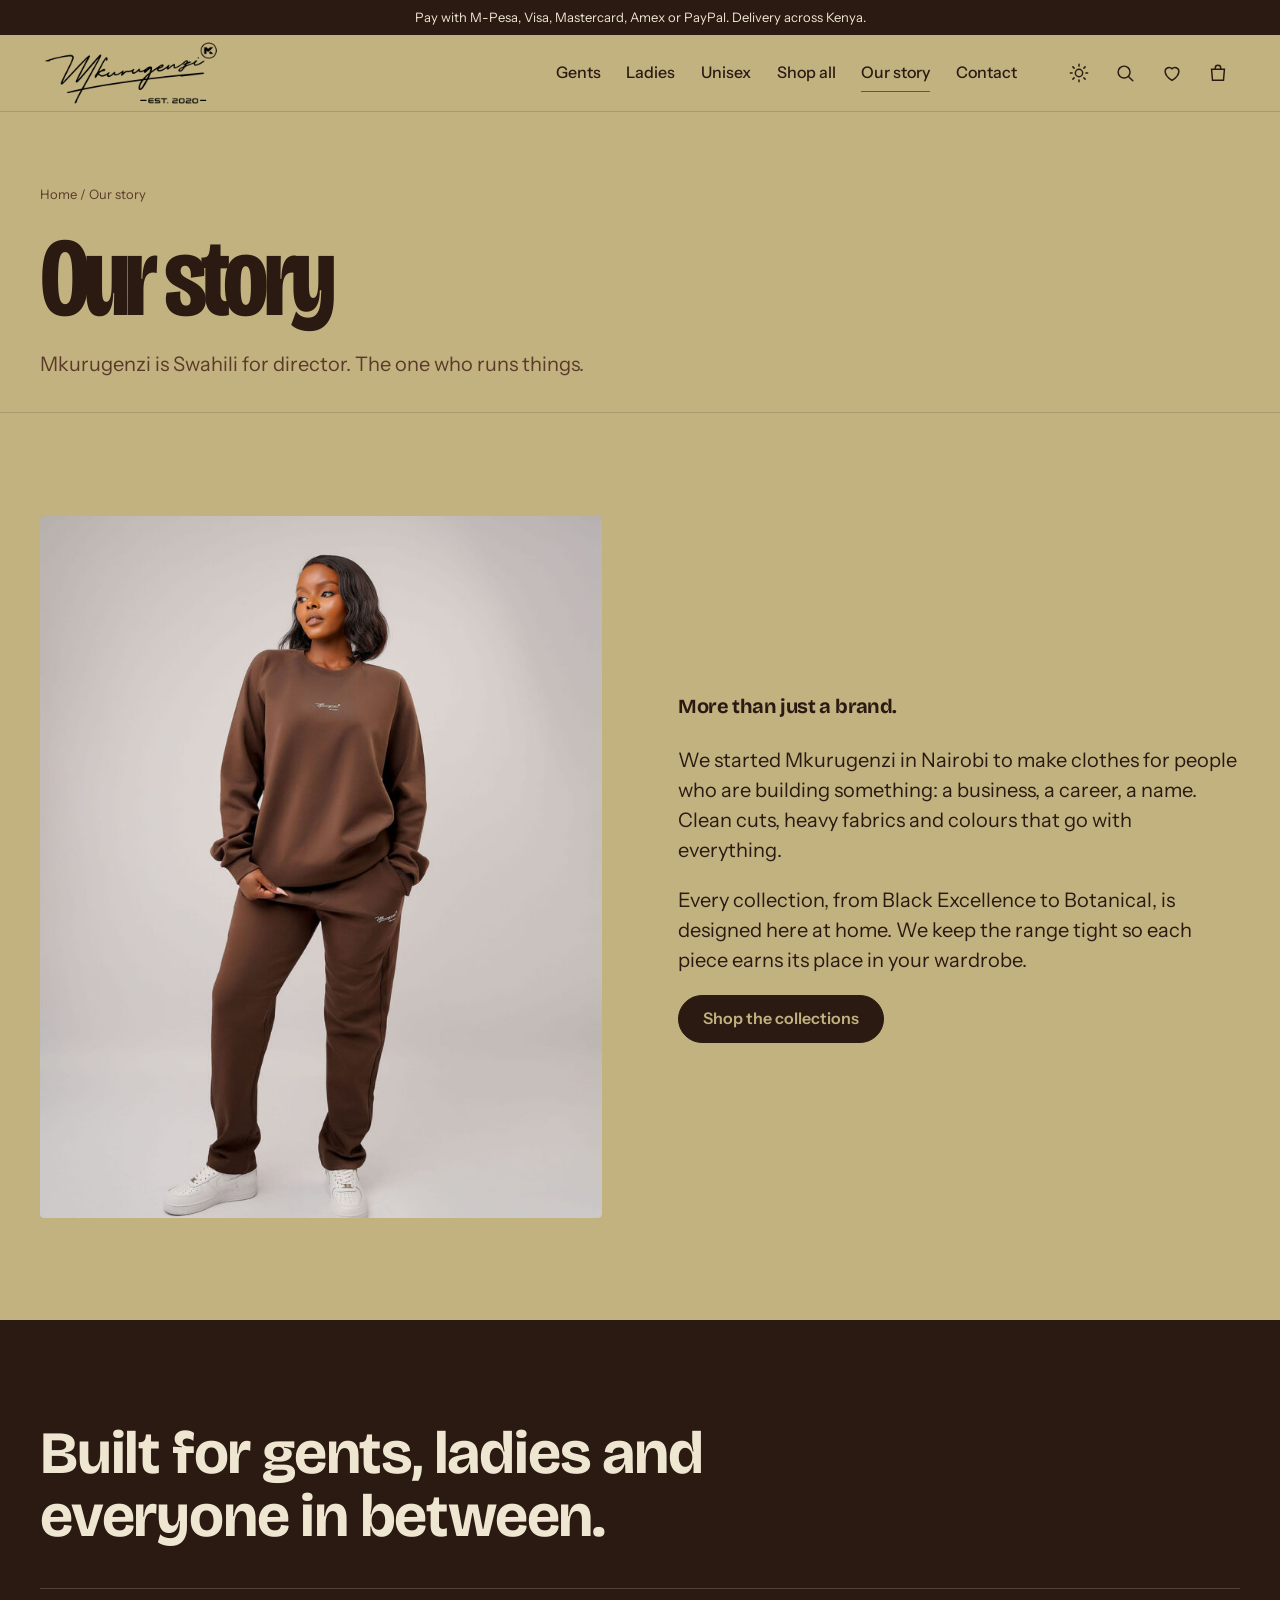
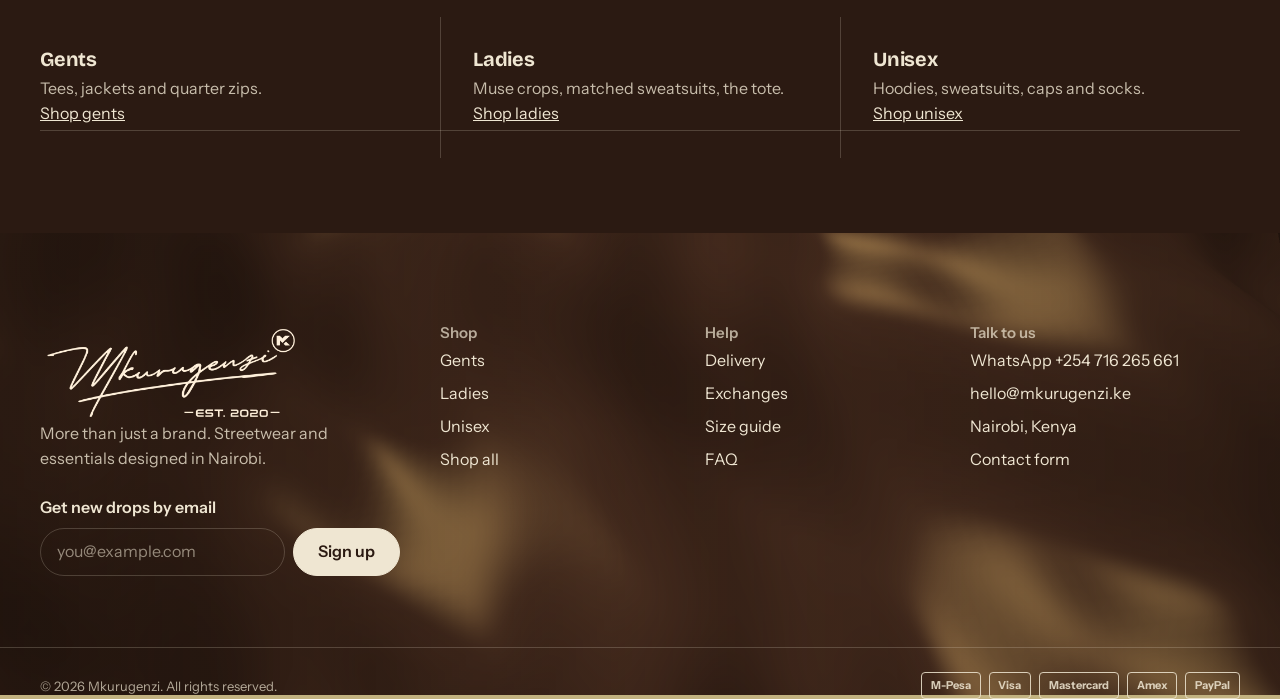
==== commit abf98d41: "added the 3D effect on the cards and the main pages" ====
--- a/about.html
+++ b/about.html
@@ -4,10 +4,14 @@
   <meta charset="utf-8">
   <meta name="viewport" content="width=device-width, initial-scale=1">
   <title>Our story | Mkurugenzi</title>
+    <link rel="icon" type="image/png" sizes="32x32" href="images/favicon-32.png">
+  <link rel="icon" type="image/png" sizes="192x192" href="images/favicon-192.png">
+  <link rel="apple-touch-icon" href="images/apple-touch-icon.png">
   <link rel="preconnect" href="https://fonts.googleapis.com">
   <link rel="preconnect" href="https://fonts.gstatic.com" crossorigin>
   <link href="https://fonts.googleapis.com/css2?family=Bricolage+Grotesque:opsz,wdth,wght@12..96,75..100,400..800&family=Instrument+Sans:wght@400..700&family=Bebas+Neue&display=swap" rel="stylesheet">
   <link rel="stylesheet" href="css/styles.css">
+  <link rel="stylesheet" href="css/three-d.css">
   <script>
     // Apply saved theme (or the system setting) before the page paints
     try { const t = localStorage.getItem("mk_theme"); document.documentElement.dataset.theme = t ? JSON.parse(t) : (matchMedia("(prefers-color-scheme: dark)").matches ? "dark" : "light"); } catch (e) {}
@@ -37,5 +41,6 @@
 <script src="js/data.js"></script>
 <script src="js/app.js"></script>
 <script>$("#story-img").innerHTML = productMedia(getProduct("sweatsuit-coffee-brown"));</script>
+<script src="js/three-d.js"></script>
 </body>
 </html>
--- a/css/three-d.css
+++ b/css/three-d.css
@@ -0,0 +1,86 @@
+/* =========================================================
+   Mkurugenzi — 3D layer
+   Add-on only: every rule here layers depth onto existing
+   components. Uses the site's own tokens (espresso, ecru, brass).
+   Values are driven by js/three-d.js through CSS variables.
+   Uses `transform` only, so it composes with the scroll-reveal
+   animations (which use the separate translate/scale properties).
+   ========================================================= */
+
+/* ---------- Hero slideshow: depth + parallax ---------- */
+.slideshow .slides {
+  transform:
+    perspective(1400px)
+    translate3d(0, var(--mk3d-sy, 0px), 0)
+    rotateX(var(--mk3d-rx, 0deg))
+    rotateY(var(--mk3d-ry, 0deg))
+    scale(1.06);
+  transition: transform .9s cubic-bezier(.2, .7, .2, 1);
+  will-change: transform;
+}
+.slideshow__content {
+  transform: translate3d(var(--mk3d-cx, 0px), var(--mk3d-cy, 0px), 0);
+  transition: transform .9s cubic-bezier(.2, .7, .2, 1);
+}
+.slideshow.mk3d-scrolling .slides,
+.slideshow.mk3d-scrolling .slideshow__content { transition-duration: .12s; }
+
+/* ---------- Product cards & product photos: 3D tilt + glare ---------- */
+.card__link,
+.pdp__gallery .media {
+  transform: perspective(900px) rotateX(var(--mk3d-tx, 0deg)) rotateY(var(--mk3d-ty, 0deg));
+  transition: transform .55s cubic-bezier(.2, .7, .2, 1);
+}
+.card__link { transform-style: preserve-3d; }
+.card__link .tag { transform: translateZ(26px); }
+.mk3d-tilting { transition: transform .08s linear !important; }
+.card__link::after,
+.pdp__gallery .media::after {
+  content: ""; position: absolute; inset: 0; z-index: 1; pointer-events: none; border-radius: 4px;
+  background: radial-gradient(circle at var(--mk3d-gx, 50%) var(--mk3d-gy, 50%), rgba(248, 243, 232, .32), transparent 55%);
+  opacity: 0; transition: opacity .3s;
+}
+.card__link.mk3d-tilting::after,
+.pdp__gallery .media.mk3d-tilting::after { opacity: 1; }
+.card__link .media { box-shadow: 0 0 0 rgba(43, 26, 18, 0); transition: box-shadow .4s; }
+.card__link.mk3d-tilting .media { box-shadow: 0 22px 36px -22px rgba(43, 26, 18, .55); }
+
+/* ---------- November drop rail: coverflow ---------- */
+.rail { perspective: 1200px; }
+.rail > .card {
+  transform: perspective(1100px) rotateY(var(--mk3d-cf, 0deg)) translateZ(var(--mk3d-cz, 0px));
+  transform-origin: var(--mk3d-co, 50%) 50%;
+  will-change: transform;
+}
+
+/* ---------- Sweatsuit picker: 3D flip + scroll depth ---------- */
+.picker__stage {
+  perspective: 1400px;
+  overflow: hidden;
+}
+.picker__stage .media {
+  transform: rotateY(var(--mk3d-pr, 0deg)) scale(1.04);
+  transform-origin: 50% 50%;
+  transition: transform .5s cubic-bezier(.2, .7, .2, 1);
+  backface-visibility: hidden;
+}
+.picker__stage.mk3d-flip .media { animation: mk3d-flip .75s cubic-bezier(.2, .7, .2, 1) both; }
+@keyframes mk3d-flip {
+  0% { transform: rotateY(-80deg) translateZ(-120px) scale(.9); opacity: .15; }
+  100% { transform: rotateY(var(--mk3d-pr, 0deg)) scale(1.04); opacity: 1; }
+}
+
+/* ---------- Footer: silk drape (WebGL) ---------- */
+.site-footer { position: relative; isolation: isolate; }
+.mk3d-silk { position: absolute; inset: 0; z-index: -1; pointer-events: none; background: inherit; }
+.mk3d-silk canvas { display: block; width: 100% !important; height: 100% !important; opacity: 0; transition: opacity 1.2s ease; }
+.mk3d-silk.is-ready canvas { opacity: 1; }
+/* keeps footer text crisp over the brightest folds */
+.mk3d-silk::after { content: ""; position: absolute; inset: 0; background: linear-gradient(90deg, rgba(18, 11, 7, .55), rgba(18, 11, 7, .15) 55%, rgba(18, 11, 7, .4)); }
+
+/* ---------- Reduced motion: no 3D movement at all ---------- */
+@media (prefers-reduced-motion: reduce) {
+  .slideshow .slides, .slideshow__content, .card__link, .pdp__gallery .media,
+  .rail > .card, .picker__stage .media { transform: none !important; }
+  .card__link::after, .pdp__gallery .media::after { display: none; }
+}
